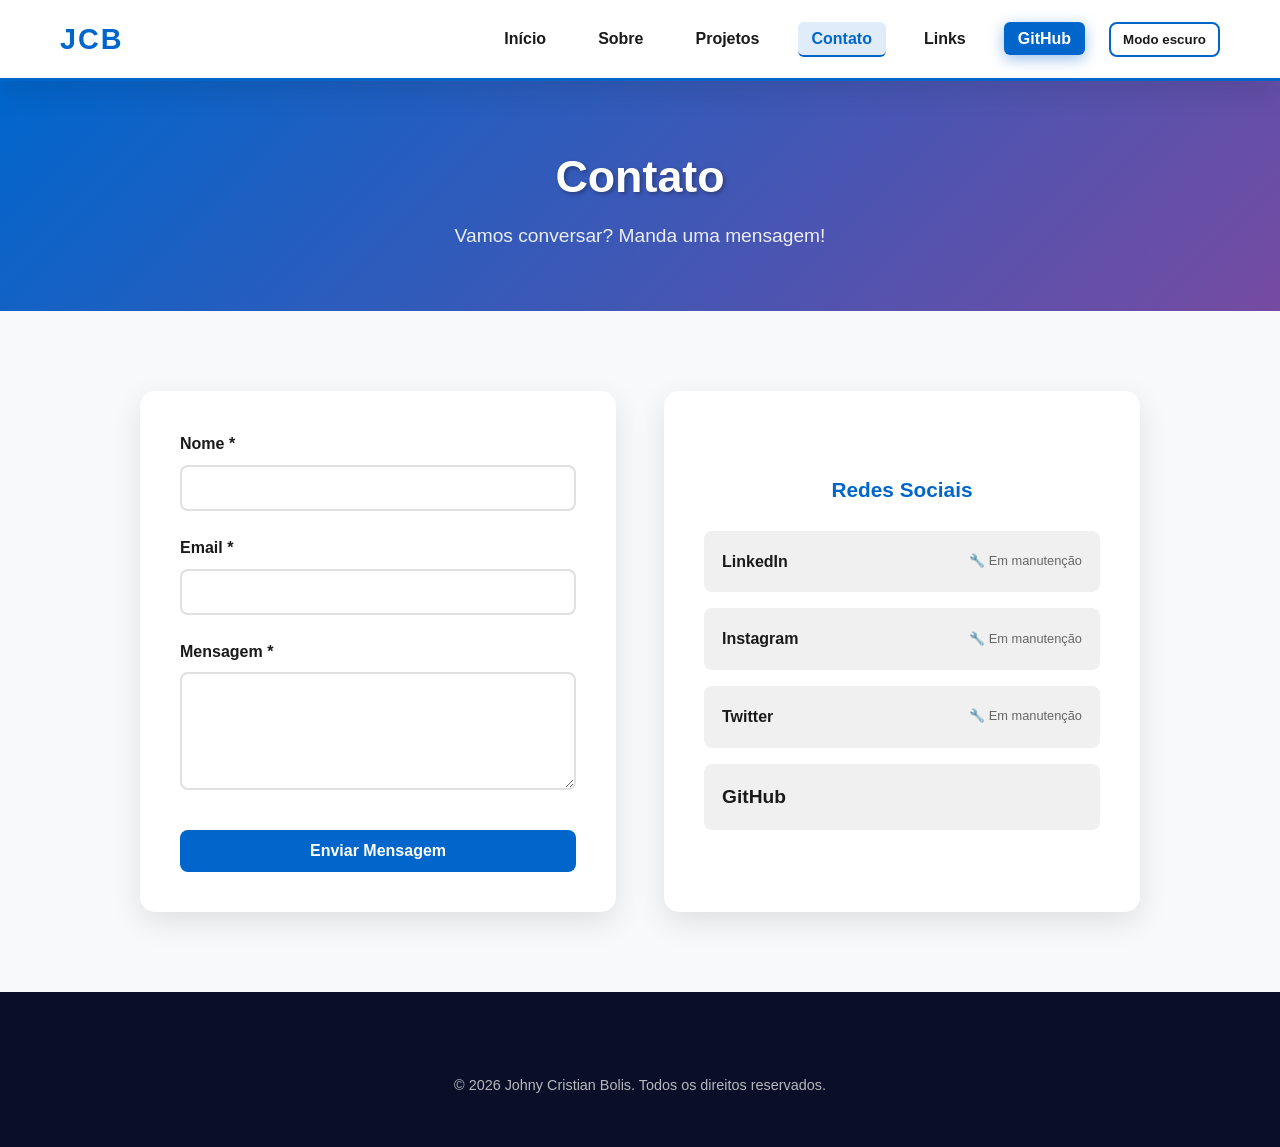
==== contato.html @ 005ad915 "Refactor: multi-page site + W3Schools links + active nav + dark mode improvements" ====
<!doctype html>
<html lang="pt-BR">
  <head>
    <meta charset="UTF-8" />
    <meta name="viewport" content="width=device-width, initial-scale=1.0" />
    <title>Johny Cristian Bolis | Contato</title>
    <link rel="stylesheet" href="style.css" />
  </head>
  <body>
    <nav class="navbar">
      <div class="container navbar-container">
        <a href="index.html" class="logo">JCB</a>
        <ul class="nav-links">
          <li><a href="index.html">Início</a></li>
          <li><a href="sobre.html">Sobre</a></li>
          <li><a href="projetos.html">Projetos</a></li>
          <li><a href="contato.html" class="active">Contato</a></li>
          <li><a href="links.html">Links</a></li>
          <li>
            <a
              href="https://github.com/johnycristian2-dev"
              target="_blank"
              class="nav-github"
              >GitHub</a
            >
          </li>
          <li>
            <button
              id="themeToggle"
              class="theme-toggle"
              type="button"
              aria-label="Alternar modo escuro"
            >
              Modo escuro
            </button>
          </li>
        </ul>
      </div>
    </nav>

    <div class="page-header">
      <div class="container">
        <h1>Contato</h1>
        <p>Vamos conversar? Manda uma mensagem!</p>
      </div>
    </div>

    <section class="contato">
      <div class="container">
        <div class="contato-content">
          <form class="contato-form" id="contatoForm">
            <div class="form-group">
              <label for="nome">Nome *</label>
              <input type="text" id="nome" name="nome" required />
            </div>
            <div class="form-group">
              <label for="email">Email *</label>
              <input type="email" id="email" name="email" required />
            </div>
            <div class="form-group">
              <label for="mensagem">Mensagem *</label>
              <textarea id="mensagem" name="mensagem" rows="5" required></textarea>
            </div>
            <button type="submit" class="btn-enviar">Enviar Mensagem</button>
          </form>

          <div class="redes-sociais">
            <h3>Redes Sociais</h3>
            <div class="sociais-links">
              <a href="#" class="social-link" title="LinkedIn">
                <span>LinkedIn</span>
                <span class="maintenance">🔧 Em manutenção</span>
              </a>
              <a href="#" class="social-link" title="Instagram">
                <span>Instagram</span>
                <span class="maintenance">🔧 Em manutenção</span>
              </a>
              <a href="#" class="social-link" title="Twitter">
                <span>Twitter</span>
                <span class="maintenance">🔧 Em manutenção</span>
              </a>
              <a
                href="https://github.com/johnycristian2-dev"
                target="_blank"
                class="social-link"
                title="GitHub"
              >
                <span>GitHub</span>
              </a>
            </div>
          </div>
        </div>
      </div>
    </section>

    <footer class="footer">
      <div class="container">
        <p class="copyright">
          &copy; 2026 Johny Cristian Bolis. Todos os direitos reservados.
        </p>
      </div>
    </footer>

    <script src="script.js"></script>
  </body>
</html>
---- style.css ----
* {
  margin: 0;
  padding: 0;
  box-sizing: border-box;
}

:root {
  --primary-color: #0066cc;
  --secondary-color: #00d4ff;
  --dark-bg: #0a0e27;
  --light-bg: #ffffff;
  --text-primary: #1a1a1a;
  --text-secondary: #666666;
  --border-color: #e0e0e0;
  --shadow: 0 10px 30px rgba(0, 0, 0, 0.1);
}

html {
  scroll-behavior: smooth;
}

body {
  font-family: 'Segoe UI', Tahoma, Geneva, Verdana, sans-serif;
  background-color: var(--light-bg);
  color: var(--text-primary);
  line-height: 1.6;
  transition:
    background-color 0.3s ease,
    color 0.3s ease;
}

.container {
  max-width: 1200px;
  margin: 0 auto;
  padding: 0 20px;
}

/* ==================== NAVBAR ==================== */

.navbar {
  background-color: var(--light-bg);
  padding: 1rem 0;
  box-shadow: var(--shadow);
  position: sticky;
  top: 0;
  z-index: 100;
  border-bottom: 3px solid var(--primary-color);
}

.navbar-container {
  display: flex;
  justify-content: space-between;
  align-items: center;
}

.logo {
  font-size: 1.8rem;
  font-weight: 800;
  color: var(--primary-color);
  text-decoration: none;
  letter-spacing: 2px;
  transition: transform 0.3s;
}

.logo:hover {
  transform: scale(1.1);
}

.nav-links {
  display: flex;
  list-style: none;
  gap: 1.5rem;
  align-items: center;
}

.nav-links a {
  text-decoration: none;
  color: var(--text-primary);
  font-weight: 600;
  font-size: 1rem;
  padding: 8px 14px;
  border-radius: 6px;
  transition: all 0.3s ease;
  position: relative;
}

.nav-links a:hover {
  color: var(--primary-color);
  background-color: rgba(0, 102, 204, 0.1);
}

.nav-github {
  background-color: var(--primary-color);
  color: white !important;
  padding: 10px 18px;
  border-radius: 25px;
  font-weight: 700;
  box-shadow: 0 4px 15px rgba(0, 102, 204, 0.4);
}

.nav-github:hover {
  background-color: #0052a3;
  transform: translateY(-2px);
  box-shadow: 0 6px 20px rgba(0, 102, 204, 0.6);
}

.nav-links a.active {
  color: var(--primary-color);
  background-color: rgba(0, 102, 204, 0.12);
  font-weight: 700;
  border-bottom: 2px solid var(--primary-color);
}

.theme-toggle {
  background: transparent;
  color: var(--text-primary);
  border: 2px solid var(--primary-color);
  padding: 8px 12px;
  border-radius: 8px;
  font-weight: 700;
  cursor: pointer;
  transition: all 0.3s ease;
}

.theme-toggle:hover {
  background: var(--primary-color);
  color: white;
}

/* ==================== PAGE HEADER ==================== */

.page-header {
  background: linear-gradient(135deg, #0066cc 0%, #764ba2 100%);
  color: white;
  padding: 60px 0;
  text-align: center;
}

.page-header h1 {
  font-size: 2.8rem;
  font-weight: 800;
  margin-bottom: 0.5rem;
  text-shadow: 2px 2px 4px rgba(0,0,0,0.3);
}

.page-header p {
  font-size: 1.2rem;
  opacity: 0.9;
}

/* ==================== HOME CARDS ==================== */

.home-cards {
  padding: 80px 0;
  background-color: #f8f9fa;
}

.cards-grid {
  display: grid;
  grid-template-columns: repeat(auto-fit, minmax(220px, 1fr));
  gap: 2rem;
}

.home-card {
  background: white;
  border-radius: 15px;
  padding: 2.5rem 2rem;
  text-align: center;
  text-decoration: none;
  color: var(--text-primary);
  box-shadow: var(--shadow);
  transition: transform 0.3s, box-shadow 0.3s;
  border: 2px solid transparent;
}

.home-card:hover {
  transform: translateY(-8px);
  box-shadow: 0 20px 40px rgba(0,0,0,0.15);
  border-color: var(--primary-color);
}

.home-card-icon {
  font-size: 2.5rem;
  display: block;
  margin-bottom: 1rem;
}

.home-card h3 {
  font-size: 1.2rem;
  color: var(--primary-color);
  margin-bottom: 0.75rem;
}

.home-card p {
  color: var(--text-secondary);
  font-size: 0.95rem;
  line-height: 1.5;
}

/* ==================== HERO BUTTONS ==================== */

.hero-btns {
  display: flex;
  gap: 1rem;
  justify-content: center;
  margin-top: 2rem;
  flex-wrap: wrap;
}

.hero-btn {
  display: inline-block;
  background-color: var(--secondary-color);
  color: var(--dark-bg);
  padding: 12px 28px;
  border-radius: 50px;
  text-decoration: none;
  font-weight: 700;
  transition: transform 0.3s, box-shadow 0.3s;
  box-shadow: 0 5px 15px rgba(0,0,0,0.2);
}

.hero-btn:hover {
  transform: translateY(-3px);
  box-shadow: 0 8px 25px rgba(0,0,0,0.3);
}

.hero-btn-outline {
  background-color: transparent;
  color: white;
  border: 2px solid white;
}

.hero-btn-outline:hover {
  background-color: white;
  color: var(--dark-bg);
}

/* ==================== LINKS PAGE ==================== */

.links-page {
  padding: 80px 0;
  background-color: #f8f9fa;
}

.link-category {
  margin-bottom: 3.5rem;
}

.link-category h2 {
  font-size: 1.6rem;
  color: var(--primary-color);
  margin-bottom: 1.5rem;
  padding-bottom: 0.5rem;
  border-bottom: 3px solid var(--primary-color);
  display: inline-block;
}

.link-cards {
  display: grid;
  grid-template-columns: repeat(auto-fit, minmax(300px, 1fr));
  gap: 1.5rem;
}

.link-card {
  display: flex;
  gap: 1.2rem;
  background: white;
  border-radius: 12px;
  padding: 1.5rem;
  text-decoration: none;
  color: var(--text-primary);
  box-shadow: 0 3px 10px rgba(0,0,0,0.07);
  border: 2px solid transparent;
  transition: all 0.3s ease;
  align-items: flex-start;
}

.link-card:hover {
  border-color: var(--primary-color);
  transform: translateY(-4px);
  box-shadow: var(--shadow);
}

.link-card-icon {
  font-size: 2rem;
  flex-shrink: 0;
  margin-top: 2px;
}

.link-card-body h3 {
  font-size: 1rem;
  color: var(--primary-color);
  margin-bottom: 0.3rem;
  line-height: 1.4;
}

.link-card-author {
  font-size: 0.8rem;
  color: var(--text-secondary);
  margin-bottom: 0.5rem;
  font-style: italic;
}

.link-card-body p {
  font-size: 0.9rem;
  color: var(--text-secondary);
  line-height: 1.5;
  margin-bottom: 0.75rem;
}

.link-tag {
  display: inline-block;
  background-color: rgba(0,102,204,0.1);
  color: var(--primary-color);
  font-size: 0.75rem;
  font-weight: 600;
  padding: 3px 8px;
  border-radius: 20px;
  margin-right: 0.3rem;
  margin-top: 0.3rem;
}

/* ==================== HERO SECTION ==================== */

.hero {
  position: relative;
  height: 500px;
  display: flex;
  align-items: center;
  justify-content: center;
  overflow: hidden;
}

.banner-container {
  position: relative;
  width: 100%;
  height: 100%;
  display: flex;
  align-items: center;
  justify-content: center;
}

.banner-image {
  position: absolute;
  width: 100%;
  height: 100%;
  object-fit: cover;
  z-index: 1;
}

.banner-overlay {
  position: absolute;
  width: 100%;
  height: 100%;
  background: rgba(0, 0, 0, 0.5);
  z-index: 2;
}

.banner-content {
  position: relative;
  z-index: 3;
  text-align: center;
  color: white;
}

.banner-content h1 {
  font-size: 4rem;
  margin-bottom: 1rem;
  font-weight: 800;
  text-shadow: 3px 3px 6px rgba(0, 0, 0, 0.5);
}

.turma-badge {
  display: inline-block;
  background-color: var(--secondary-color);
  color: var(--dark-bg);
  padding: 10px 25px;
  border-radius: 50px;
  font-weight: 700;
  margin-bottom: 1rem;
  font-size: 1.1rem;
}

.banner-content .subtitle {
  font-size: 1.5rem;
  opacity: 0.95;
  text-shadow: 2px 2px 4px rgba(0, 0, 0, 0.3);
}

/* ==================== SOBRE ==================== */

.sobre {
  padding: 80px 0;
  background: linear-gradient(135deg, #f5f7fa 0%, #c3cfe2 100%);
}

.sobre h2 {
  text-align: center;
  font-size: 2rem;
  margin-bottom: 3rem;
  color: var(--primary-color);
}

.sobre-content {
  display: flex;
  justify-content: center;
  align-items: center;
}

.sobre-text {
  max-width: 700px;
  background: white;
  padding: 3rem;
  border-radius: 15px;
  box-shadow: var(--shadow);
  line-height: 1.8;
}

.sobre-text p {
  color: var(--text-primary);
  margin-bottom: 1.5rem;
  font-size: 1.05rem;
}

.sobre-text h3 {
  color: var(--primary-color);
  font-size: 1.3rem;
  margin: 2rem 0 1.5rem 0;
}

.skills-list {
  list-style: decimal;
  margin-left: 1.5rem;
  color: var(--text-primary);
}

.skills-list li {
  margin-bottom: 1rem;
  line-height: 1.6;
  font-size: 1rem;
}

.skills-list strong {
  color: var(--primary-color);
}

.sobre-text strong {
  color: var(--primary-color);
}

/* ==================== GITHUB STATS ==================== */

.github-stats {
  padding: 80px 0;
  background-color: #f8f9fa;
}

.github-stats h2 {
  text-align: center;
  font-size: 2rem;
  margin-bottom: 3rem;
  color: var(--primary-color);
}

.stats-container {
  display: flex;
  justify-content: center;
  margin-bottom: 2rem;
}

.profile-card {
  background: white;
  padding: 3rem;
  border-radius: 15px;
  box-shadow: var(--shadow);
  text-align: center;
  max-width: 400px;
  width: 100%;
}

.avatar {
  width: 150px;
  height: 150px;
  border-radius: 50%;
  margin-bottom: 1.5rem;
  border: 4px solid var(--primary-color);
  object-fit: cover;
}

.profile-card h3 {
  font-size: 1.5rem;
  margin-bottom: 0.5rem;
  color: var(--primary-color);
}

.profile-card p {
  color: var(--text-secondary);
  margin-bottom: 2rem;
  line-height: 1.5;
}

.stats {
  display: flex;
  justify-content: space-around;
  gap: 1rem;
}

.stat {
  display: flex;
  flex-direction: column;
  align-items: center;
}

.stat-value {
  font-size: 1.8rem;
  font-weight: bold;
  color: var(--primary-color);
}

.stat-label {
  font-size: 0.9rem;
  color: var(--text-secondary);
}

/* ==================== PROJETOS ==================== */

.projetos {
  padding: 80px 0;
  background-color: var(--light-bg);
}

.projetos h2 {
  text-align: center;
  font-size: 2rem;
  margin-bottom: 3rem;
  color: var(--primary-color);
}

.repos-grid {
  display: grid;
  grid-template-columns: repeat(auto-fit, minmax(300px, 1fr));
  gap: 2rem;
  margin-bottom: 2rem;
}

.repo-card {
  background: white;
  border: 1px solid var(--border-color);
  border-radius: 10px;
  padding: 2rem;
  transition:
    transform 0.3s,
    box-shadow 0.3s;
  box-shadow: 0 3px 10px rgba(0, 0, 0, 0.05);
}

.repo-card:hover {
  transform: translateY(-5px);
  box-shadow: var(--shadow);
}

.repo-card h3 {
  color: var(--primary-color);
  margin-bottom: 1rem;
  font-size: 1.3rem;
}

.repo-card p {
  color: var(--text-secondary);
  margin-bottom: 1.5rem;
  line-height: 1.5;
}

.repo-footer {
  display: flex;
  justify-content: space-between;
  align-items: center;
  padding-top: 1rem;
  border-top: 1px solid var(--border-color);
  font-size: 0.9rem;
}

.repo-language {
  background-color: #f0f0f0;
  padding: 5px 10px;
  border-radius: 20px;
  color: var(--text-secondary);
}

.repo-link {
  color: var(--primary-color);
  text-decoration: none;
  font-weight: 600;
  transition: color 0.3s;
}

.repo-link:hover {
  color: var(--secondary-color);
}

.repo-stars {
  color: #ffc107;
}

.loading {
  text-align: center;
  padding: 2rem;
  color: var(--text-secondary);
}

/* ==================== CONTATO ==================== */

.contato {
  padding: 80px 0;
  background-color: #f8f9fa;
}

.contato h2 {
  text-align: center;
  font-size: 2rem;
  margin-bottom: 3rem;
  color: var(--primary-color);
}

.contato-content {
  display: grid;
  grid-template-columns: 1fr 1fr;
  gap: 3rem;
  max-width: 1000px;
  margin: 0 auto;
}

.contato-form {
  background: white;
  padding: 2.5rem;
  border-radius: 15px;
  box-shadow: var(--shadow);
}

.form-group {
  margin-bottom: 1.5rem;
  display: flex;
  flex-direction: column;
}

.form-group label {
  font-weight: 600;
  margin-bottom: 0.5rem;
  color: var(--text-primary);
}

.form-group input,
.form-group textarea {
  padding: 12px;
  border: 2px solid var(--border-color);
  border-radius: 8px;
  font-family: inherit;
  font-size: 1rem;
  transition: border-color 0.3s;
}

.form-group input:focus,
.form-group textarea:focus {
  outline: none;
  border-color: var(--primary-color);
  box-shadow: 0 0 0 3px rgba(0, 102, 204, 0.1);
}

.btn-enviar {
  background-color: var(--primary-color);
  color: white;
  padding: 12px 30px;
  border: none;
  border-radius: 8px;
  font-size: 1rem;
  font-weight: 600;
  cursor: pointer;
  transition: all 0.3s;
  width: 100%;
  margin-top: 1rem;
}

.btn-enviar:hover {
  background-color: #0052a3;
  transform: translateY(-2px);
  box-shadow: 0 5px 15px rgba(0, 102, 204, 0.4);
}

.redes-sociais {
  background: white;
  padding: 2.5rem;
  border-radius: 15px;
  box-shadow: var(--shadow);
  display: flex;
  flex-direction: column;
  justify-content: center;
}

.redes-sociais h3 {
  color: var(--primary-color);
  font-size: 1.3rem;
  margin-bottom: 1.5rem;
  text-align: center;
}

.sociais-links {
  display: flex;
  flex-direction: column;
  gap: 1rem;
}

.social-link {
  display: flex;
  justify-content: space-between;
  align-items: center;
  padding: 1rem;
  background-color: #f0f0f0;
  border-radius: 8px;
  text-decoration: none;
  color: var(--text-primary);
  font-weight: 600;
  transition: all 0.3s;
  border: 2px solid transparent;
}

.social-link:hover:not(:has(.maintenance)) {
  background-color: var(--primary-color);
  color: white;
  border-color: var(--primary-color);
  transform: translateX(5px);
}

.social-link span:last-child:not(.maintenance) {
  font-size: 1.2rem;
}

.maintenance {
  font-size: 0.8rem;
  color: var(--text-secondary);
  font-weight: 500;
}

/* ==================== FOOTER ==================== */

.footer {
  background: var(--dark-bg);
  color: white;
  padding: 50px 0;
  text-align: center;
}

.footer h2 {
  margin-bottom: 2rem;
  font-size: 1.8rem;
}

.footer-content {
  display: flex;
  justify-content: center;
  align-items: center;
  gap: 1rem;
  margin-bottom: 2rem;
}

.footer-link {
  color: var(--secondary-color);
  text-decoration: none;
  font-weight: 600;
  transition: color 0.3s;
}

.footer-link:hover {
  color: white;
}

.footer-divider {
  color: var(--secondary-color);
}

.copyright {
  margin-top: 2rem;
  color: rgba(255, 255, 255, 0.7);
  font-size: 0.9rem;
}

/* ==================== DARK MODE ==================== */

body.dark-mode {
  background-color: #0b1120;
  color: #e2e8f0;
}

body.dark-mode .navbar {
  background-color: #111827;
  border-bottom-color: #38bdf8;
}

body.dark-mode .nav-links a {
  color: #e2e8f0;
}

body.dark-mode .nav-links a:hover {
  color: #38bdf8;
  background-color: rgba(56, 189, 248, 0.12);
}

body.dark-mode .theme-toggle {
  border-color: #38bdf8;
  color: #e2e8f0;
}

body.dark-mode .theme-toggle:hover {
  background: #38bdf8;
  color: #0f172a;
}

body.dark-mode .sobre {
  background: linear-gradient(135deg, #0f172a 0%, #1e293b 100%);
}

body.dark-mode .github-stats,
body.dark-mode .contato {
  background-color: #0f172a;
}

body.dark-mode .projetos {
  background-color: #111827;
}

body.dark-mode .sobre-text,
body.dark-mode .profile-card,
body.dark-mode .repo-card,
body.dark-mode .contato-form,
body.dark-mode .redes-sociais {
  background: #1f2937;
  border-color: #334155;
  color: #e2e8f0;
}

body.dark-mode .sobre-text p,
body.dark-mode .repo-card p,
body.dark-mode .profile-card p,
body.dark-mode .form-group label,
body.dark-mode .maintenance,
body.dark-mode .stat-label {
  color: #cbd5e1;
}

body.dark-mode .form-group input,
body.dark-mode .form-group textarea {
  background: #0f172a;
  border-color: #334155;
  color: #e2e8f0;
}

body.dark-mode .repo-language,
body.dark-mode .social-link {
  background-color: #0f172a;
  color: #e2e8f0;
}

body.dark-mode .social-link:hover:not(:has(.maintenance)) {
  background-color: var(--primary-color);
  color: white;
}

body.dark-mode .nav-links a.active {
  color: #38bdf8;
  background-color: rgba(56,189,248,0.12);
  border-bottom-color: #38bdf8;
}

body.dark-mode .home-cards,
body.dark-mode .links-page {
  background-color: #0f172a;
}

body.dark-mode .home-card {
  background: #1f2937;
  color: #e2e8f0;
}

body.dark-mode .home-card p {
  color: #cbd5e1;
}

body.dark-mode .link-card {
  background: #1f2937;
  color: #e2e8f0;
}

body.dark-mode .link-card-body p,
body.dark-mode .link-card-author {
  color: #cbd5e1;
}

body.dark-mode .link-tag {
  background-color: rgba(56,189,248,0.15);
  color: #38bdf8;
}

body.dark-mode .page-header {
  background: linear-gradient(135deg, #0f172a 0%, #1e293b 100%);
}

/* ==================== RESPONSIVE ==================== */

@media (max-width: 768px) {
  .banner-content h1 {
    font-size: 2.5rem;
  }

  .banner-content .subtitle {
    font-size: 1.1rem;
  }

  .navbar-container {
    flex-direction: column;
    gap: 1rem;
  }

  .nav-links {
    gap: 0.8rem;
    flex-wrap: wrap;
    justify-content: center;
    font-size: 0.9rem;
  }

  .nav-links a {
    padding: 6px 10px;
    font-size: 0.9rem;
  }

  .repos-grid {
    grid-template-columns: 1fr;
  }

  .stats {
    flex-direction: column;
    gap: 1.5rem;
  }

  .profile-card {
    padding: 2rem;
  }

  .sobre-text {
    padding: 2rem;
  }

  .sobre-text p {
    font-size: 1rem;
  }

  .contato-content {
    grid-template-columns: 1fr;
  }

  .contato-form {
    padding: 2rem;
  }

  .redes-sociais {
    padding: 2rem;
  }
}

@media (max-width: 480px) {
  .banner-content h1 {
    font-size: 1.8rem;
  }

  .banner-content .subtitle {
    font-size: 0.9rem;
  }

  .turma-badge {
    font-size: 0.9rem;
    padding: 8px 16px;
  }

  .logo {
    font-size: 1.2rem;
  }

  .nav-links {
    gap: 0.5rem;
    font-size: 0.75rem;
  }

  .nav-links a {
    padding: 5px 8px;
    font-size: 0.75rem;
  }

  .nav-github {
    padding: 8px 12px;
    font-size: 0.75rem;
  }

  .sobre-text {
    padding: 1.5rem;
  }

  .sobre-text h3 {
    font-size: 1.1rem;
  }

  .sobre-text p {
    font-size: 0.95rem;
    margin-bottom: 1rem;
  }

  .skills-list {
    margin-left: 1.2rem;
  }

  .skills-list li {
    font-size: 0.9rem;
  }

  .contato-content {
    grid-template-columns: 1fr;
    gap: 2rem;
  }

  .contato-form,
  .redes-sociais {
    padding: 1.5rem;
  }

  .form-group input,
  .form-group textarea {
    font-size: 16px;
  }

  .social-link {
    flex-direction: column;
    gap: 0.5rem;
    text-align: center;
  }

  .social-link span {
    width: 100%;
  }
}
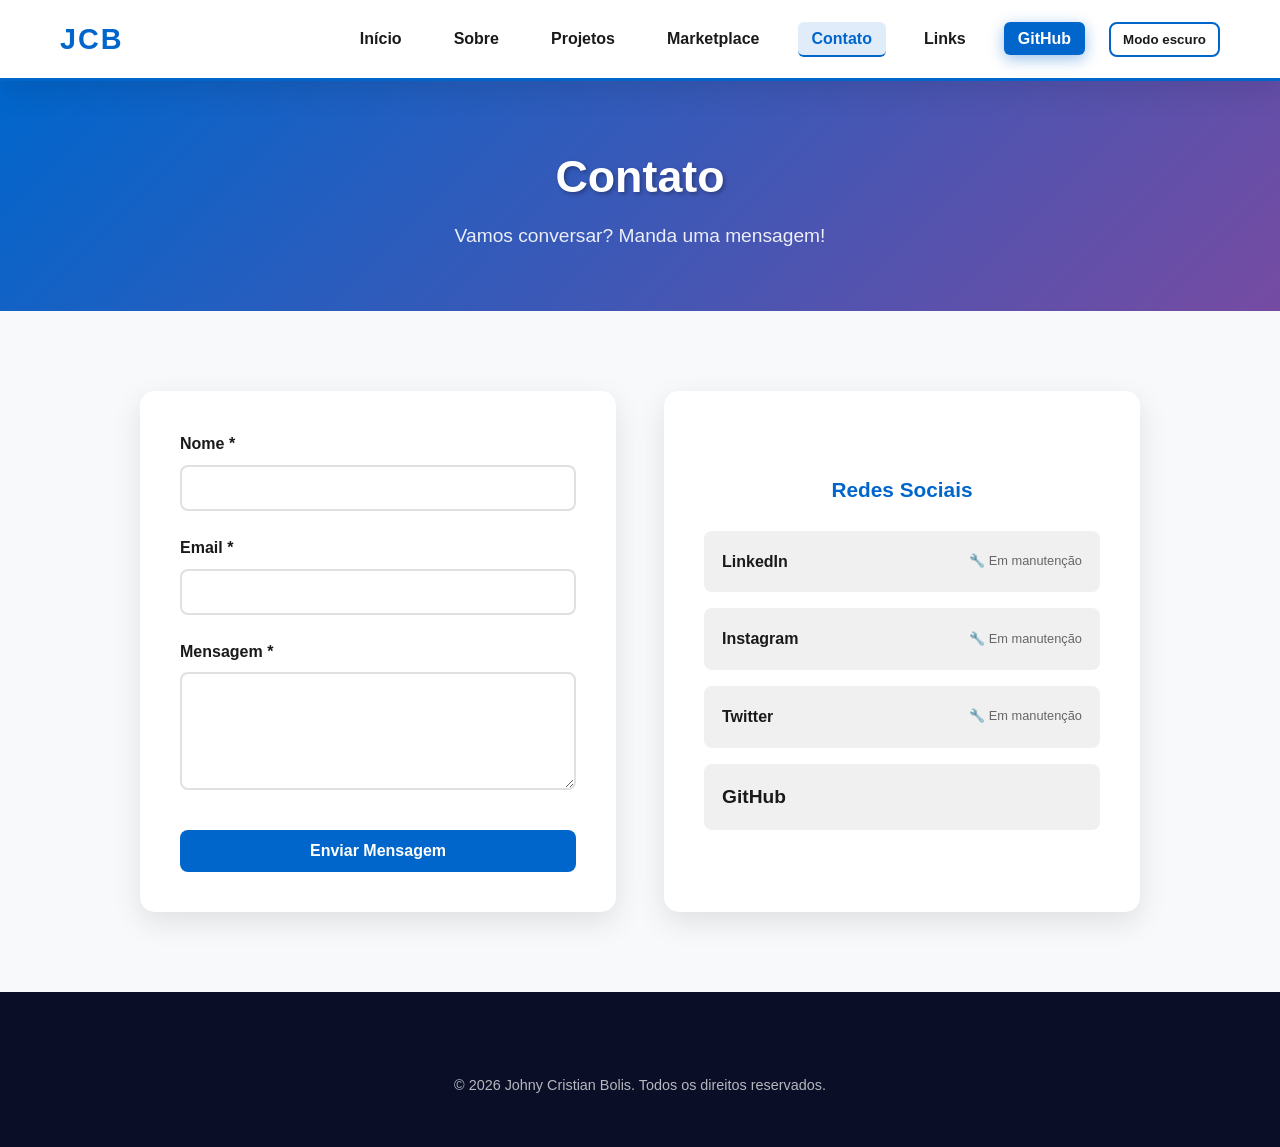
==== commit 9ce93324: "feat: adiciona tela de marketplace e funcoes da atividade JS" ====
--- a/contato.html
+++ b/contato.html
@@ -14,6 +14,7 @@
           <li><a href="index.html">Início</a></li>
           <li><a href="sobre.html">Sobre</a></li>
           <li><a href="projetos.html">Projetos</a></li>
+          <li><a href="marketplace.html">Marketplace</a></li>
           <li><a href="contato.html" class="active">Contato</a></li>
           <li><a href="links.html">Links</a></li>
           <li>
@@ -59,7 +60,12 @@
             </div>
             <div class="form-group">
               <label for="mensagem">Mensagem *</label>
-              <textarea id="mensagem" name="mensagem" rows="5" required></textarea>
+              <textarea
+                id="mensagem"
+                name="mensagem"
+                rows="5"
+                required
+              ></textarea>
             </div>
             <button type="submit" class="btn-enviar">Enviar Mensagem</button>
           </form>
--- a/style.css
+++ b/style.css
@@ -140,7 +140,7 @@
   font-size: 2.8rem;
   font-weight: 800;
   margin-bottom: 0.5rem;
-  text-shadow: 2px 2px 4px rgba(0,0,0,0.3);
+  text-shadow: 2px 2px 4px rgba(0, 0, 0, 0.3);
 }
 
 .page-header p {
@@ -169,13 +169,15 @@
   text-decoration: none;
   color: var(--text-primary);
   box-shadow: var(--shadow);
-  transition: transform 0.3s, box-shadow 0.3s;
+  transition:
+    transform 0.3s,
+    box-shadow 0.3s;
   border: 2px solid transparent;
 }
 
 .home-card:hover {
   transform: translateY(-8px);
-  box-shadow: 0 20px 40px rgba(0,0,0,0.15);
+  box-shadow: 0 20px 40px rgba(0, 0, 0, 0.15);
   border-color: var(--primary-color);
 }
 
@@ -215,13 +217,15 @@
   border-radius: 50px;
   text-decoration: none;
   font-weight: 700;
-  transition: transform 0.3s, box-shadow 0.3s;
-  box-shadow: 0 5px 15px rgba(0,0,0,0.2);
+  transition:
+    transform 0.3s,
+    box-shadow 0.3s;
+  box-shadow: 0 5px 15px rgba(0, 0, 0, 0.2);
 }
 
 .hero-btn:hover {
   transform: translateY(-3px);
-  box-shadow: 0 8px 25px rgba(0,0,0,0.3);
+  box-shadow: 0 8px 25px rgba(0, 0, 0, 0.3);
 }
 
 .hero-btn-outline {
@@ -269,7 +273,7 @@
   padding: 1.5rem;
   text-decoration: none;
   color: var(--text-primary);
-  box-shadow: 0 3px 10px rgba(0,0,0,0.07);
+  box-shadow: 0 3px 10px rgba(0, 0, 0, 0.07);
   border: 2px solid transparent;
   transition: all 0.3s ease;
   align-items: flex-start;
@@ -310,7 +314,7 @@
 
 .link-tag {
   display: inline-block;
-  background-color: rgba(0,102,204,0.1);
+  background-color: rgba(0, 102, 204, 0.1);
   color: var(--primary-color);
   font-size: 0.75rem;
   font-weight: 600;
@@ -318,6 +322,236 @@
   border-radius: 20px;
   margin-right: 0.3rem;
   margin-top: 0.3rem;
+}
+
+/* ==================== MARKETPLACE ==================== */
+
+.marketplace-header {
+  background: linear-gradient(120deg, #0f4c81 0%, #0f8f8f 55%, #38bdf8 100%);
+}
+
+.marketplace-page {
+  padding: 80px 0 50px;
+  background:
+    radial-gradient(
+      circle at 15% 10%,
+      rgba(56, 189, 248, 0.16),
+      transparent 40%
+    ),
+    radial-gradient(
+      circle at 85% 80%,
+      rgba(0, 102, 204, 0.14),
+      transparent 35%
+    ),
+    #f7fbff;
+}
+
+.marketplace-grid {
+  display: grid;
+  grid-template-columns: 1.45fr 1fr;
+  gap: 2rem;
+  align-items: start;
+}
+
+.product-showcase,
+.buy-box {
+  background: white;
+  border-radius: 18px;
+  box-shadow: var(--shadow);
+}
+
+.product-showcase {
+  padding: 2.2rem;
+}
+
+.product-badge {
+  display: inline-block;
+  background: #d9f99d;
+  color: #365314;
+  font-size: 0.8rem;
+  font-weight: 700;
+  border-radius: 999px;
+  padding: 6px 12px;
+  margin-bottom: 1rem;
+}
+
+.product-title {
+  font-size: 2rem;
+  margin-bottom: 0.4rem;
+  color: #0f172a;
+}
+
+.product-subtitle {
+  font-size: 1rem;
+  color: #475569;
+  margin-bottom: 1.4rem;
+}
+
+.product-image-wrap {
+  position: relative;
+  border-radius: 14px;
+  overflow: hidden;
+  margin-bottom: 1.2rem;
+}
+
+.product-image {
+  width: 100%;
+  height: 320px;
+  object-fit: cover;
+  display: block;
+}
+
+.product-image-tag {
+  position: absolute;
+  top: 14px;
+  right: 14px;
+  background: rgba(15, 23, 42, 0.82);
+  color: #f8fafc;
+  padding: 6px 10px;
+  border-radius: 8px;
+  font-size: 0.82rem;
+  font-weight: 600;
+}
+
+.product-highlights {
+  list-style: none;
+  display: grid;
+  gap: 0.65rem;
+  color: #1f2937;
+  font-weight: 500;
+}
+
+.buy-box {
+  padding: 2.2rem;
+  border: 2px solid rgba(15, 76, 129, 0.14);
+}
+
+.buy-label {
+  font-size: 0.82rem;
+  font-weight: 700;
+  color: #0369a1;
+  text-transform: uppercase;
+  letter-spacing: 0.08em;
+}
+
+.buy-old-price {
+  margin-top: 0.9rem;
+  color: #64748b;
+  text-decoration: line-through;
+}
+
+.buy-price {
+  font-size: 2.1rem;
+  line-height: 1.1;
+  font-weight: 800;
+  color: #0f172a;
+}
+
+.buy-installments {
+  color: #0f766e;
+  font-weight: 600;
+  margin-bottom: 1.3rem;
+}
+
+.buy-field {
+  display: block;
+  margin: 0.7rem 0 0.35rem;
+  color: #1f2937;
+  font-weight: 600;
+}
+
+.buy-select,
+.buy-qty {
+  width: 100%;
+  border: 2px solid #cbd5e1;
+  border-radius: 10px;
+  padding: 11px;
+  font-size: 1rem;
+  color: #0f172a;
+  background: #f8fafc;
+}
+
+.buy-select:focus,
+.buy-qty:focus {
+  outline: none;
+  border-color: #0f4c81;
+  box-shadow: 0 0 0 3px rgba(15, 76, 129, 0.15);
+}
+
+.buy-btn,
+.buy-btn-outline {
+  width: 100%;
+  padding: 12px;
+  border-radius: 10px;
+  font-weight: 700;
+  font-size: 1rem;
+  margin-top: 0.9rem;
+  cursor: pointer;
+  transition: all 0.25s ease;
+}
+
+.buy-btn {
+  border: none;
+  background: #0f4c81;
+  color: white;
+}
+
+.buy-btn:hover {
+  background: #0c3d68;
+  transform: translateY(-2px);
+}
+
+.buy-btn-outline {
+  border: 2px solid #0f4c81;
+  background: transparent;
+  color: #0f4c81;
+}
+
+.buy-btn-outline:hover {
+  background: #0f4c81;
+  color: white;
+}
+
+.buy-security {
+  margin-top: 1.1rem;
+  padding-top: 1rem;
+  border-top: 1px solid #e2e8f0;
+  color: #64748b;
+  font-size: 0.9rem;
+}
+
+.marketplace-extra {
+  padding: 0 0 80px;
+  background-color: #f7fbff;
+}
+
+.marketplace-extra h2 {
+  color: #0f4c81;
+  margin-bottom: 1.4rem;
+  text-align: center;
+  font-size: 1.8rem;
+}
+
+.spec-grid {
+  display: grid;
+  grid-template-columns: repeat(auto-fit, minmax(220px, 1fr));
+  gap: 1.2rem;
+}
+
+.spec-card {
+  background: white;
+  border-radius: 14px;
+  border: 1px solid #dbeafe;
+  padding: 1.2rem;
+}
+
+.spec-card h3 {
+  color: #0f172a;
+  margin-bottom: 0.45rem;
+}
+
+.spec-card p {
+  color: #475569;
 }
 
 /* ==================== HERO SECTION ==================== */
@@ -866,7 +1100,7 @@
 
 body.dark-mode .nav-links a.active {
   color: #38bdf8;
-  background-color: rgba(56,189,248,0.12);
+  background-color: rgba(56, 189, 248, 0.12);
   border-bottom-color: #38bdf8;
 }
 
@@ -875,6 +1109,64 @@
   background-color: #0f172a;
 }
 
+body.dark-mode .marketplace-page,
+body.dark-mode .marketplace-extra {
+  background:
+    radial-gradient(
+      circle at 15% 10%,
+      rgba(56, 189, 248, 0.12),
+      transparent 42%
+    ),
+    radial-gradient(
+      circle at 85% 80%,
+      rgba(15, 76, 129, 0.16),
+      transparent 40%
+    ),
+    #0f172a;
+}
+
+body.dark-mode .product-showcase,
+body.dark-mode .buy-box,
+body.dark-mode .spec-card {
+  background: #1f2937;
+  border-color: #334155;
+}
+
+body.dark-mode .product-title,
+body.dark-mode .buy-price,
+body.dark-mode .spec-card h3 {
+  color: #e2e8f0;
+}
+
+body.dark-mode .product-subtitle,
+body.dark-mode .product-highlights,
+body.dark-mode .buy-field,
+body.dark-mode .buy-security,
+body.dark-mode .spec-card p {
+  color: #cbd5e1;
+}
+
+body.dark-mode .buy-select,
+body.dark-mode .buy-qty {
+  background: #0f172a;
+  border-color: #334155;
+  color: #e2e8f0;
+}
+
+body.dark-mode .buy-btn-outline {
+  border-color: #38bdf8;
+  color: #38bdf8;
+}
+
+body.dark-mode .buy-btn-outline:hover {
+  background: #38bdf8;
+  color: #0f172a;
+}
+
+body.dark-mode .marketplace-extra h2 {
+  color: #38bdf8;
+}
+
 body.dark-mode .home-card {
   background: #1f2937;
   color: #e2e8f0;
@@ -895,7 +1187,7 @@
 }
 
 body.dark-mode .link-tag {
-  background-color: rgba(56,189,248,0.15);
+  background-color: rgba(56, 189, 248, 0.15);
   color: #38bdf8;
 }
 
@@ -960,6 +1252,14 @@
     padding: 2rem;
   }
 
+  .marketplace-grid {
+    grid-template-columns: 1fr;
+  }
+
+  .product-image {
+    height: 250px;
+  }
+
   .redes-sociais {
     padding: 2rem;
   }
@@ -1027,6 +1327,19 @@
   .contato-form,
   .redes-sociais {
     padding: 1.5rem;
+  }
+
+  .product-showcase,
+  .buy-box {
+    padding: 1.5rem;
+  }
+
+  .product-title {
+    font-size: 1.6rem;
+  }
+
+  .buy-price {
+    font-size: 1.8rem;
   }
 
   .form-group input,
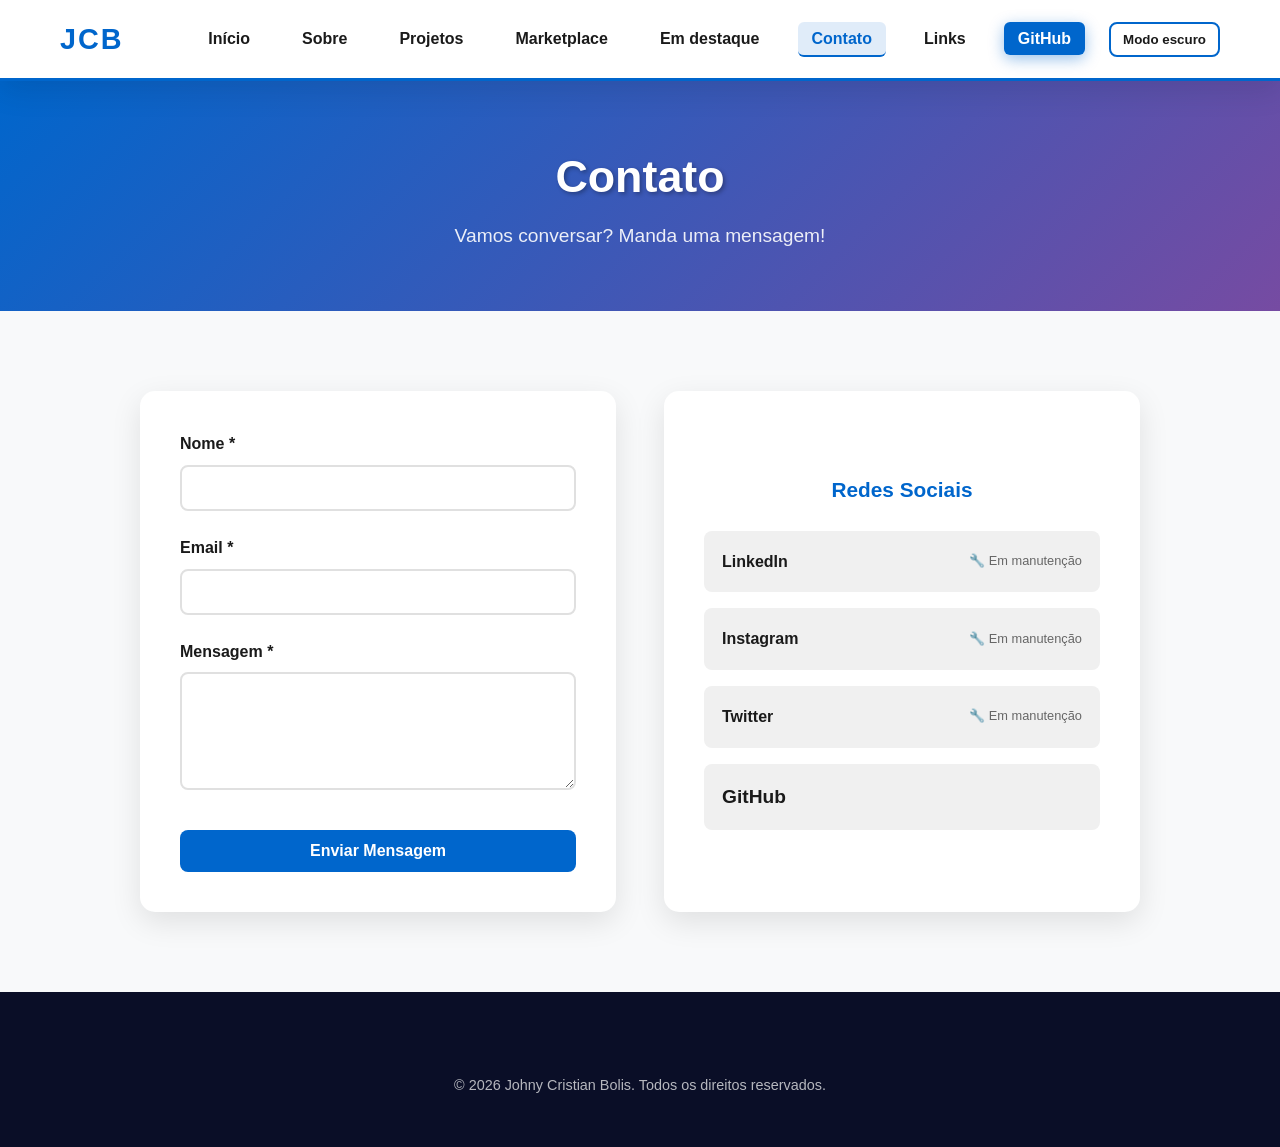
==== commit 59c9ee07: "feat: adiciona pagina Em destaque com API, cache e fallback" ====
--- a/contato.html
+++ b/contato.html
@@ -15,6 +15,7 @@
           <li><a href="sobre.html">Sobre</a></li>
           <li><a href="projetos.html">Projetos</a></li>
           <li><a href="marketplace.html">Marketplace</a></li>
+          <li><a href="destaque.html">Em destaque</a></li>
           <li><a href="contato.html" class="active">Contato</a></li>
           <li><a href="links.html">Links</a></li>
           <li>
--- a/style.css
+++ b/style.css
@@ -554,6 +554,165 @@
   color: #475569;
 }
 
+/* ==================== EM DESTAQUE ==================== */
+
+.featured-header {
+  background: linear-gradient(135deg, #0f766e 0%, #2563eb 55%, #0ea5e9 100%);
+}
+
+.featured-page {
+  padding: 70px 0 90px;
+  background:
+    radial-gradient(
+      circle at 10% 15%,
+      rgba(20, 184, 166, 0.15),
+      transparent 35%
+    ),
+    radial-gradient(
+      circle at 85% 85%,
+      rgba(37, 99, 235, 0.12),
+      transparent 35%
+    ),
+    #f8fbff;
+}
+
+.featured-toolbar {
+  background: white;
+  border-radius: 16px;
+  box-shadow: var(--shadow);
+  border: 1px solid #dbeafe;
+  padding: 1.2rem;
+  display: grid;
+  grid-template-columns: 1fr 1fr;
+  gap: 1rem;
+  margin-bottom: 1rem;
+}
+
+.featured-field {
+  display: flex;
+  flex-direction: column;
+  gap: 0.4rem;
+}
+
+.featured-field label {
+  font-weight: 700;
+  color: #0f172a;
+}
+
+.featured-field input,
+.featured-field select {
+  border: 2px solid #cbd5e1;
+  border-radius: 10px;
+  padding: 11px;
+  font-size: 1rem;
+  background: #f8fafc;
+  color: #0f172a;
+}
+
+.featured-field input:focus,
+.featured-field select:focus {
+  outline: none;
+  border-color: #2563eb;
+  box-shadow: 0 0 0 3px rgba(37, 99, 235, 0.14);
+}
+
+.featured-feedback {
+  display: flex;
+  justify-content: space-between;
+  align-items: center;
+  gap: 1rem;
+  margin-bottom: 1.2rem;
+  flex-wrap: wrap;
+}
+
+.featured-status {
+  font-weight: 700;
+  padding: 0.55rem 0.85rem;
+  border-radius: 8px;
+}
+
+.featured-status.is-info {
+  background: #dbeafe;
+  color: #1e3a8a;
+}
+
+.featured-status.is-success {
+  background: #dcfce7;
+  color: #166534;
+}
+
+.featured-status.is-warning {
+  background: #fef3c7;
+  color: #92400e;
+}
+
+.featured-count {
+  color: #334155;
+  font-weight: 600;
+}
+
+.featured-grid {
+  display: grid;
+  grid-template-columns: repeat(auto-fit, minmax(240px, 1fr));
+  gap: 1rem;
+}
+
+.featured-card {
+  background: white;
+  border-radius: 14px;
+  overflow: hidden;
+  box-shadow: 0 8px 25px rgba(15, 23, 42, 0.08);
+  border: 1px solid #e2e8f0;
+  transition:
+    transform 0.25s ease,
+    box-shadow 0.25s ease;
+}
+
+.featured-card:hover {
+  transform: translateY(-4px);
+  box-shadow: 0 14px 26px rgba(15, 23, 42, 0.14);
+}
+
+.featured-card-image {
+  width: 100%;
+  height: 180px;
+  object-fit: cover;
+  display: block;
+}
+
+.featured-card-content {
+  padding: 1rem;
+}
+
+.featured-card-content h3 {
+  font-size: 1.1rem;
+  color: #0f172a;
+  margin-bottom: 0.4rem;
+}
+
+.featured-card-description {
+  color: #475569;
+  font-size: 0.94rem;
+  margin-bottom: 0.7rem;
+  min-height: 42px;
+}
+
+.featured-card-price {
+  font-weight: 800;
+  color: #0f766e;
+  font-size: 1.2rem;
+}
+
+.featured-loading,
+.featured-empty {
+  background: white;
+  border: 1px dashed #93c5fd;
+  border-radius: 12px;
+  padding: 1.2rem;
+  text-align: center;
+  color: #1e3a8a;
+}
+
 /* ==================== HERO SECTION ==================== */
 
 .hero {
@@ -1167,6 +1326,65 @@
   color: #38bdf8;
 }
 
+body.dark-mode .featured-page {
+  background:
+    radial-gradient(
+      circle at 10% 15%,
+      rgba(20, 184, 166, 0.1),
+      transparent 36%
+    ),
+    radial-gradient(
+      circle at 85% 85%,
+      rgba(37, 99, 235, 0.12),
+      transparent 38%
+    ),
+    #0f172a;
+}
+
+body.dark-mode .featured-toolbar,
+body.dark-mode .featured-card,
+body.dark-mode .featured-loading,
+body.dark-mode .featured-empty {
+  background: #1f2937;
+  border-color: #334155;
+}
+
+body.dark-mode .featured-field label,
+body.dark-mode .featured-card-content h3 {
+  color: #e2e8f0;
+}
+
+body.dark-mode .featured-field input,
+body.dark-mode .featured-field select {
+  background: #0f172a;
+  border-color: #334155;
+  color: #e2e8f0;
+}
+
+body.dark-mode .featured-count,
+body.dark-mode .featured-card-description {
+  color: #cbd5e1;
+}
+
+body.dark-mode .featured-card-price {
+  color: #2dd4bf;
+}
+
+body.dark-mode .featured-status.is-info {
+  background: rgba(59, 130, 246, 0.2);
+  color: #bfdbfe;
+}
+
+body.dark-mode .featured-status.is-success {
+  background: rgba(34, 197, 94, 0.2);
+  color: #bbf7d0;
+}
+
+body.dark-mode .featured-status.is-warning {
+  background: rgba(245, 158, 11, 0.2);
+  color: #fde68a;
+}
+
 body.dark-mode .home-card {
   background: #1f2937;
   color: #e2e8f0;
@@ -1256,6 +1474,10 @@
     grid-template-columns: 1fr;
   }
 
+  .featured-toolbar {
+    grid-template-columns: 1fr;
+  }
+
   .product-image {
     height: 250px;
   }
@@ -1340,6 +1562,11 @@
 
   .buy-price {
     font-size: 1.8rem;
+  }
+
+  .featured-feedback {
+    flex-direction: column;
+    align-items: flex-start;
   }
 
   .form-group input,
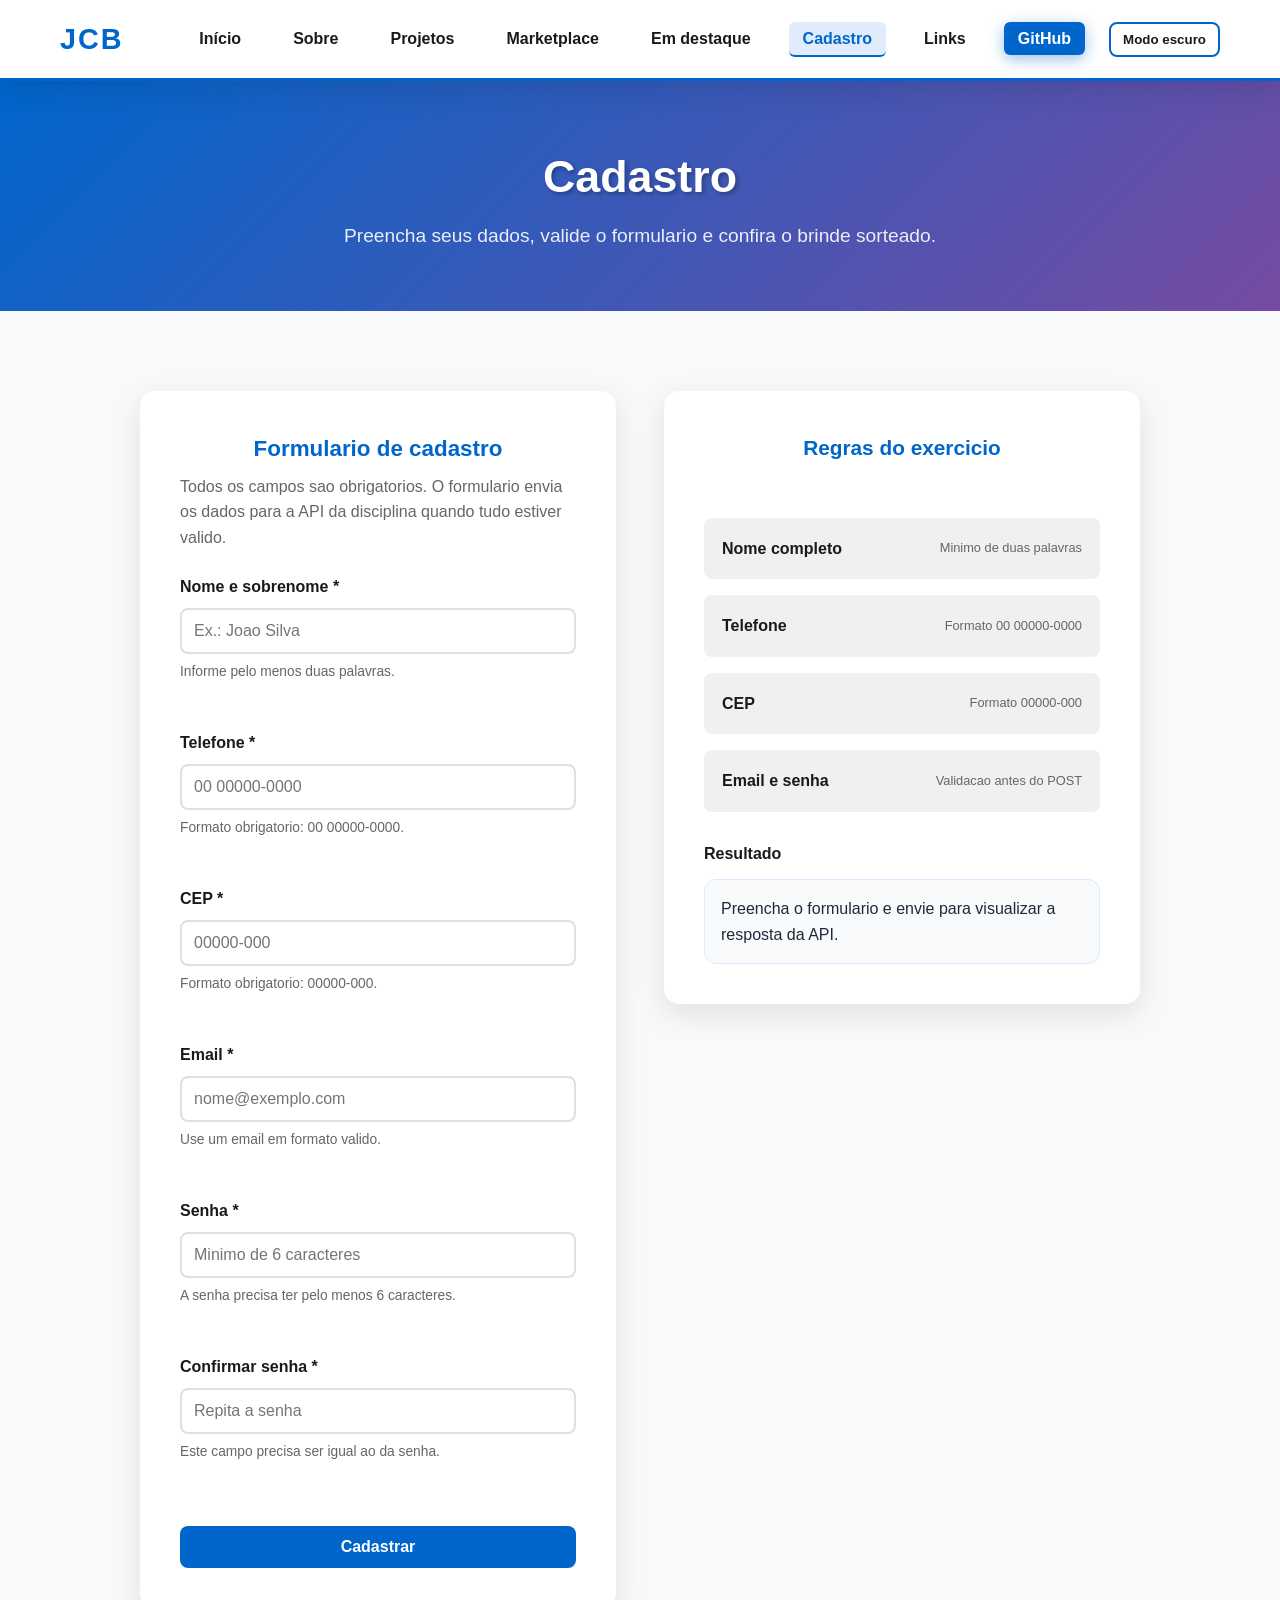
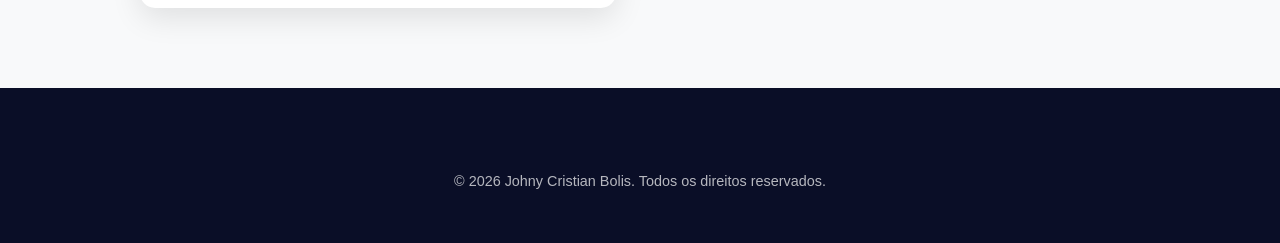
==== commit e8ba4a14: "Add registration form with API integration" ====
--- a/contato.html
+++ b/contato.html
@@ -3,7 +3,7 @@
   <head>
     <meta charset="UTF-8" />
     <meta name="viewport" content="width=device-width, initial-scale=1.0" />
-    <title>Johny Cristian Bolis | Contato</title>
+    <title>Johny Cristian Bolis | Cadastro</title>
     <link rel="stylesheet" href="style.css" />
   </head>
   <body>
@@ -16,7 +16,7 @@
           <li><a href="projetos.html">Projetos</a></li>
           <li><a href="marketplace.html">Marketplace</a></li>
           <li><a href="destaque.html">Em destaque</a></li>
-          <li><a href="contato.html" class="active">Contato</a></li>
+          <li><a href="contato.html" class="active">Cadastro</a></li>
           <li><a href="links.html">Links</a></li>
           <li>
             <a
@@ -42,58 +42,136 @@
 
     <div class="page-header">
       <div class="container">
-        <h1>Contato</h1>
-        <p>Vamos conversar? Manda uma mensagem!</p>
+        <h1>Cadastro</h1>
+        <p>Preencha seus dados, valide o formulario e confira o brinde sorteado.</p>
       </div>
     </div>
 
     <section class="contato">
       <div class="container">
-        <div class="contato-content">
-          <form class="contato-form" id="contatoForm">
+        <div class="contato-content cadastro-content">
+          <form class="contato-form cadastro-form" id="cadastroForm" novalidate>
+            <div class="form-intro">
+              <h2>Formulario de cadastro</h2>
+              <p>
+                Todos os campos sao obrigatorios. O formulario envia os dados para
+                a API da disciplina quando tudo estiver valido.
+              </p>
+            </div>
             <div class="form-group">
-              <label for="nome">Nome *</label>
-              <input type="text" id="nome" name="nome" required />
+              <label for="nome">Nome e sobrenome *</label>
+              <input
+                type="text"
+                id="nome"
+                name="nome"
+                placeholder="Ex.: Joao Silva"
+                autocomplete="name"
+                required
+              />
+              <small class="field-hint">Informe pelo menos duas palavras.</small>
+              <p class="field-error" id="nomeErro" aria-live="polite"></p>
+            </div>
+            <div class="form-group">
+              <label for="telefone">Telefone *</label>
+              <input
+                type="tel"
+                id="telefone"
+                name="telefone"
+                inputmode="numeric"
+                placeholder="00 00000-0000"
+                maxlength="14"
+                autocomplete="tel"
+                required
+              />
+              <small class="field-hint">Formato obrigatorio: 00 00000-0000.</small>
+              <p class="field-error" id="telefoneErro" aria-live="polite"></p>
+            </div>
+            <div class="form-group">
+              <label for="cep">CEP *</label>
+              <input
+                type="text"
+                id="cep"
+                name="cep"
+                inputmode="numeric"
+                placeholder="00000-000"
+                maxlength="9"
+                autocomplete="postal-code"
+                required
+              />
+              <small class="field-hint">Formato obrigatorio: 00000-000.</small>
+              <p class="field-error" id="cepErro" aria-live="polite"></p>
             </div>
             <div class="form-group">
               <label for="email">Email *</label>
-              <input type="email" id="email" name="email" required />
+              <input
+                type="email"
+                id="email"
+                name="email"
+                placeholder="nome@exemplo.com"
+                autocomplete="email"
+                required
+              />
+              <small class="field-hint">Use um email em formato valido.</small>
+              <p class="field-error" id="emailErro" aria-live="polite"></p>
             </div>
             <div class="form-group">
-              <label for="mensagem">Mensagem *</label>
-              <textarea
-                id="mensagem"
-                name="mensagem"
-                rows="5"
+              <label for="senha">Senha *</label>
+              <input
+                type="password"
+                id="senha"
+                name="senha"
+                minlength="6"
+                placeholder="Minimo de 6 caracteres"
+                autocomplete="new-password"
                 required
-              ></textarea>
+              />
+              <small class="field-hint">A senha precisa ter pelo menos 6 caracteres.</small>
+              <p class="field-error" id="senhaErro" aria-live="polite"></p>
             </div>
-            <button type="submit" class="btn-enviar">Enviar Mensagem</button>
+            <div class="form-group">
+              <label for="confirmarSenha">Confirmar senha *</label>
+              <input
+                type="password"
+                id="confirmarSenha"
+                name="confirmarSenha"
+                minlength="6"
+                placeholder="Repita a senha"
+                autocomplete="new-password"
+                required
+              />
+              <small class="field-hint">Este campo precisa ser igual ao da senha.</small>
+              <p class="field-error" id="confirmarSenhaErro" aria-live="polite"></p>
+            </div>
+            <div class="form-feedback" id="formFeedback" aria-live="polite"></div>
+            <button type="submit" class="btn-enviar">Cadastrar</button>
           </form>
 
-          <div class="redes-sociais">
-            <h3>Redes Sociais</h3>
-            <div class="sociais-links">
-              <a href="#" class="social-link" title="LinkedIn">
-                <span>LinkedIn</span>
-                <span class="maintenance">🔧 Em manutenção</span>
-              </a>
-              <a href="#" class="social-link" title="Instagram">
-                <span>Instagram</span>
-                <span class="maintenance">🔧 Em manutenção</span>
-              </a>
-              <a href="#" class="social-link" title="Twitter">
-                <span>Twitter</span>
-                <span class="maintenance">🔧 Em manutenção</span>
-              </a>
-              <a
-                href="https://github.com/johnycristian2-dev"
-                target="_blank"
-                class="social-link"
-                title="GitHub"
-              >
-                <span>GitHub</span>
-              </a>
+          <div class="redes-sociais cadastro-panel">
+            <h3>Regras do exercicio</h3>
+            <div class="sociais-links cadastro-rules">
+              <div class="social-link cadastro-rule">
+                <span>Nome completo</span>
+                <span class="maintenance">Minimo de duas palavras</span>
+              </div>
+              <div class="social-link cadastro-rule">
+                <span>Telefone</span>
+                <span class="maintenance">Formato 00 00000-0000</span>
+              </div>
+              <div class="social-link cadastro-rule">
+                <span>CEP</span>
+                <span class="maintenance">Formato 00000-000</span>
+              </div>
+              <div class="social-link cadastro-rule">
+                <span>Email e senha</span>
+                <span class="maintenance">Validacao antes do POST</span>
+              </div>
+            </div>
+
+            <div class="cadastro-result" id="resultadoCadastro">
+              <h4>Resultado</h4>
+              <div class="cadastro-result-card" id="resultadoConteudo">
+                Preencha o formulario e envie para visualizar a resposta da API.
+              </div>
             </div>
           </div>
         </div>
--- a/style.css
+++ b/style.css
@@ -1030,6 +1030,24 @@
   box-shadow: var(--shadow);
 }
 
+.cadastro-content {
+  align-items: start;
+}
+
+.form-intro {
+  margin-bottom: 1.5rem;
+}
+
+.form-intro h2 {
+  margin-bottom: 0.4rem;
+  color: var(--primary-color);
+  font-size: 1.4rem;
+}
+
+.form-intro p {
+  color: var(--text-secondary);
+}
+
 .form-group {
   margin-bottom: 1.5rem;
   display: flex;
@@ -1057,6 +1075,48 @@
   outline: none;
   border-color: var(--primary-color);
   box-shadow: 0 0 0 3px rgba(0, 102, 204, 0.1);
+}
+
+.form-group.is-invalid input,
+.form-group.is-invalid textarea {
+  border-color: #dc2626;
+  box-shadow: 0 0 0 3px rgba(220, 38, 38, 0.12);
+}
+
+.field-hint {
+  margin-top: 0.45rem;
+  color: var(--text-secondary);
+  font-size: 0.86rem;
+}
+
+.field-error {
+  min-height: 1.1rem;
+  margin-top: 0.35rem;
+  color: #b91c1c;
+  font-size: 0.85rem;
+  font-weight: 600;
+}
+
+.form-feedback {
+  display: none;
+  margin-top: 0.5rem;
+  padding: 0.85rem 1rem;
+  border-radius: 10px;
+  font-weight: 600;
+}
+
+.form-feedback.is-visible {
+  display: block;
+}
+
+.form-feedback.is-error {
+  background: #fee2e2;
+  color: #991b1b;
+}
+
+.form-feedback.is-success {
+  background: #dcfce7;
+  color: #166534;
 }
 
 .btn-enviar {
@@ -1096,6 +1156,40 @@
   text-align: center;
 }
 
+.cadastro-panel {
+  gap: 1.8rem;
+}
+
+.cadastro-rule {
+  cursor: default;
+}
+
+.cadastro-rule:hover {
+  transform: none;
+}
+
+.cadastro-result {
+  display: grid;
+  gap: 0.8rem;
+}
+
+.cadastro-result h4 {
+  color: var(--text-primary);
+  font-size: 1rem;
+}
+
+.cadastro-result-card {
+  border-radius: 12px;
+  padding: 1rem;
+  background: #f8fafc;
+  border: 1px solid #dbeafe;
+  color: #1e293b;
+}
+
+.cadastro-result-card strong {
+  color: var(--primary-color);
+}
+
 .sociais-links {
   display: flex;
   flex-direction: column;
@@ -1246,9 +1340,33 @@
   color: #e2e8f0;
 }
 
+body.dark-mode .field-hint {
+  color: #94a3b8;
+}
+
+body.dark-mode .field-error {
+  color: #fca5a5;
+}
+
+body.dark-mode .form-feedback.is-error {
+  background: rgba(127, 29, 29, 0.38);
+  color: #fecaca;
+}
+
+body.dark-mode .form-feedback.is-success {
+  background: rgba(20, 83, 45, 0.45);
+  color: #bbf7d0;
+}
+
 body.dark-mode .repo-language,
 body.dark-mode .social-link {
   background-color: #0f172a;
+  color: #e2e8f0;
+}
+
+body.dark-mode .cadastro-result-card {
+  background: #0f172a;
+  border-color: #334155;
   color: #e2e8f0;
 }
 
